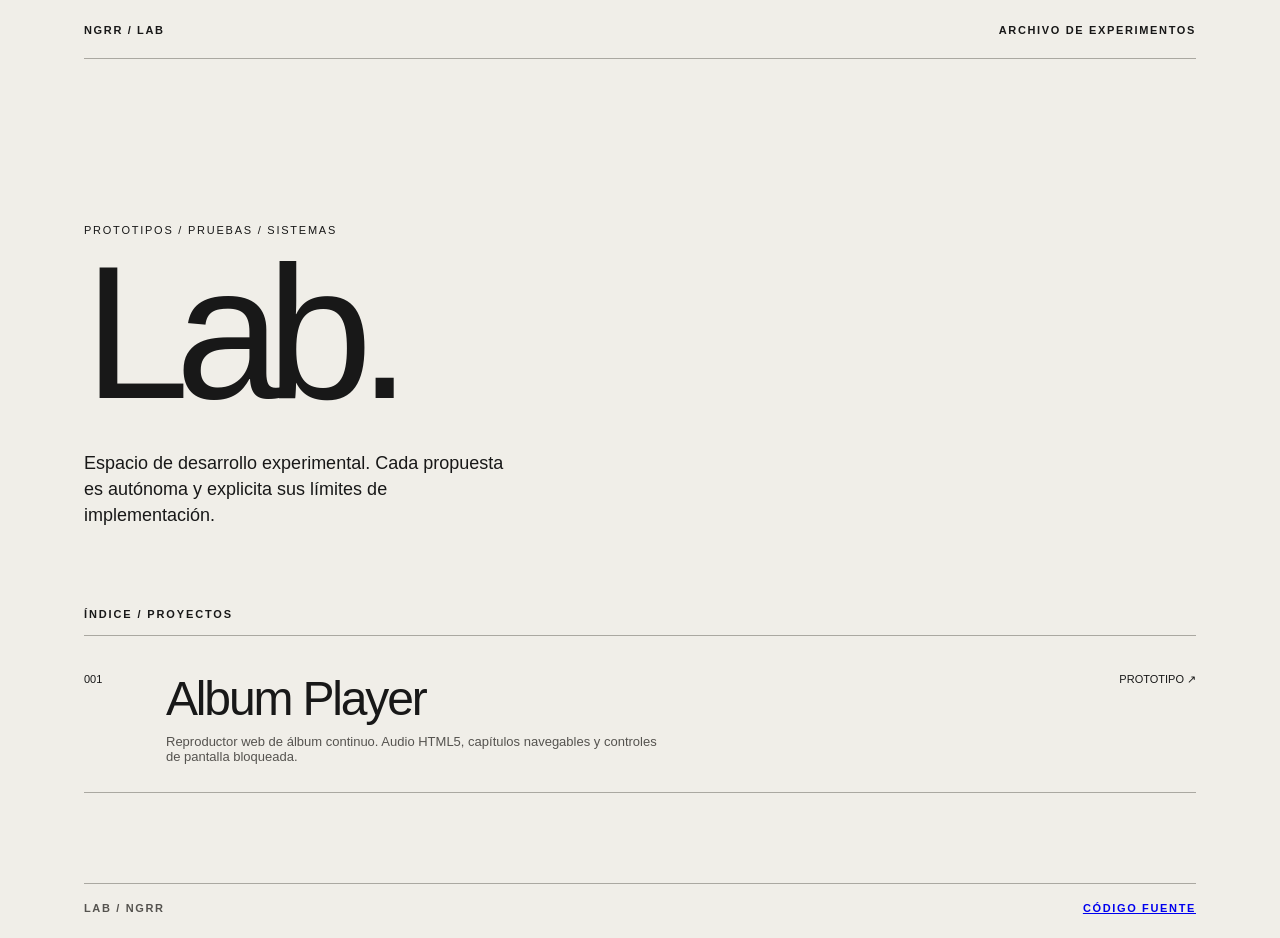
==== index.html @ 6a152f89 "feat: add independent experiment directory landing page" ====
<!doctype html>
<html lang="es">
<head>
  <meta charset="utf-8">
  <meta name="viewport" content="width=device-width, initial-scale=1">
  <meta name="theme-color" content="#f0eee8">
  <title>LAB — NGRR</title>
  <style>
    :root { font-family: Arial, Helvetica, sans-serif; color: #181818; background: #f0eee8; }
    * { box-sizing: border-box; }
    body { max-width: 1240px; margin: auto; padding: 24px clamp(22px, 5vw, 70px); min-height: 100dvh; display: flex; flex-direction: column; }
    header, footer { display: flex; justify-content: space-between; gap: 20px; font-size: 11px; font-weight: bold; letter-spacing: .15em; }
    header { border-bottom: 1px solid #aaa8a1; padding-bottom: 22px; }
    main { flex: 1; padding: clamp(72px, 12vw, 160px) 0 90px; }
    .eyebrow { font-size: 11px; letter-spacing: .16em; }
    h1 { margin: 8px 0 16px; font-size: clamp(72px, 15vw, 190px); font-weight: 500; line-height: .9; letter-spacing: -.075em; }
    .subtitle { font-size: clamp(14px, 2vw, 18px); line-height: 1.45; max-width: 430px; margin: 32px 0 80px; }
    h2 { font-size: 11px; letter-spacing: .17em; padding-bottom: 15px; border-bottom: 1px solid #aaa8a1; font-weight: 600; }
    .project { display: grid; grid-template-columns: 64px 1fr auto; gap: 18px; align-items: start; padding: 28px 0; border-bottom: 1px solid #aaa8a1; text-decoration: none; color: inherit; }
    .number, .state { font-size: 11px; }
    .project-title { font-size: clamp(26px, 4vw, 48px); letter-spacing: -.045em; line-height: 1.1; display: block; }
    .description { font-size: 13px; display: block; max-width: 500px; margin-top: 8px; color: #55534f; }
    .project:hover .project-title { text-decoration: underline; text-underline-offset: 7px; }
    footer { border-top: 1px solid #aaa8a1; padding-top: 18px; color: #55534f; }
    @media (max-width: 630px) { .project { grid-template-columns: 38px 1fr; } .state { grid-column: 2; } .subtitle { margin-bottom: 60px; } }
  </style>
</head>
<body>
  <header><span>NGRR / LAB</span><span>ARCHIVO DE EXPERIMENTOS</span></header>
  <main>
    <p class="eyebrow">PROTOTIPOS / PRUEBAS / SISTEMAS</p>
    <h1>Lab.</h1>
    <p class="subtitle">Espacio de desarrollo experimental. Cada propuesta es autónoma y explicita sus límites de implementación.</p>
    <section aria-label="Experimentos">
      <h2>ÍNDICE / PROYECTOS</h2>
      <a class="project" href="./experiments/album-player/">
        <span class="number">001</span>
        <span><span class="project-title">Album Player</span><span class="description">Reproductor web de álbum continuo. Audio HTML5, capítulos navegables y controles de pantalla bloqueada.</span></span>
        <span class="state">PROTOTIPO ↗</span>
      </a>
    </section>
  </main>
  <footer><span>LAB / NGRR</span><span><a href="https://github.com/NGRR/Lab">CÓDIGO FUENTE</a></span></footer>
</body>
</html>
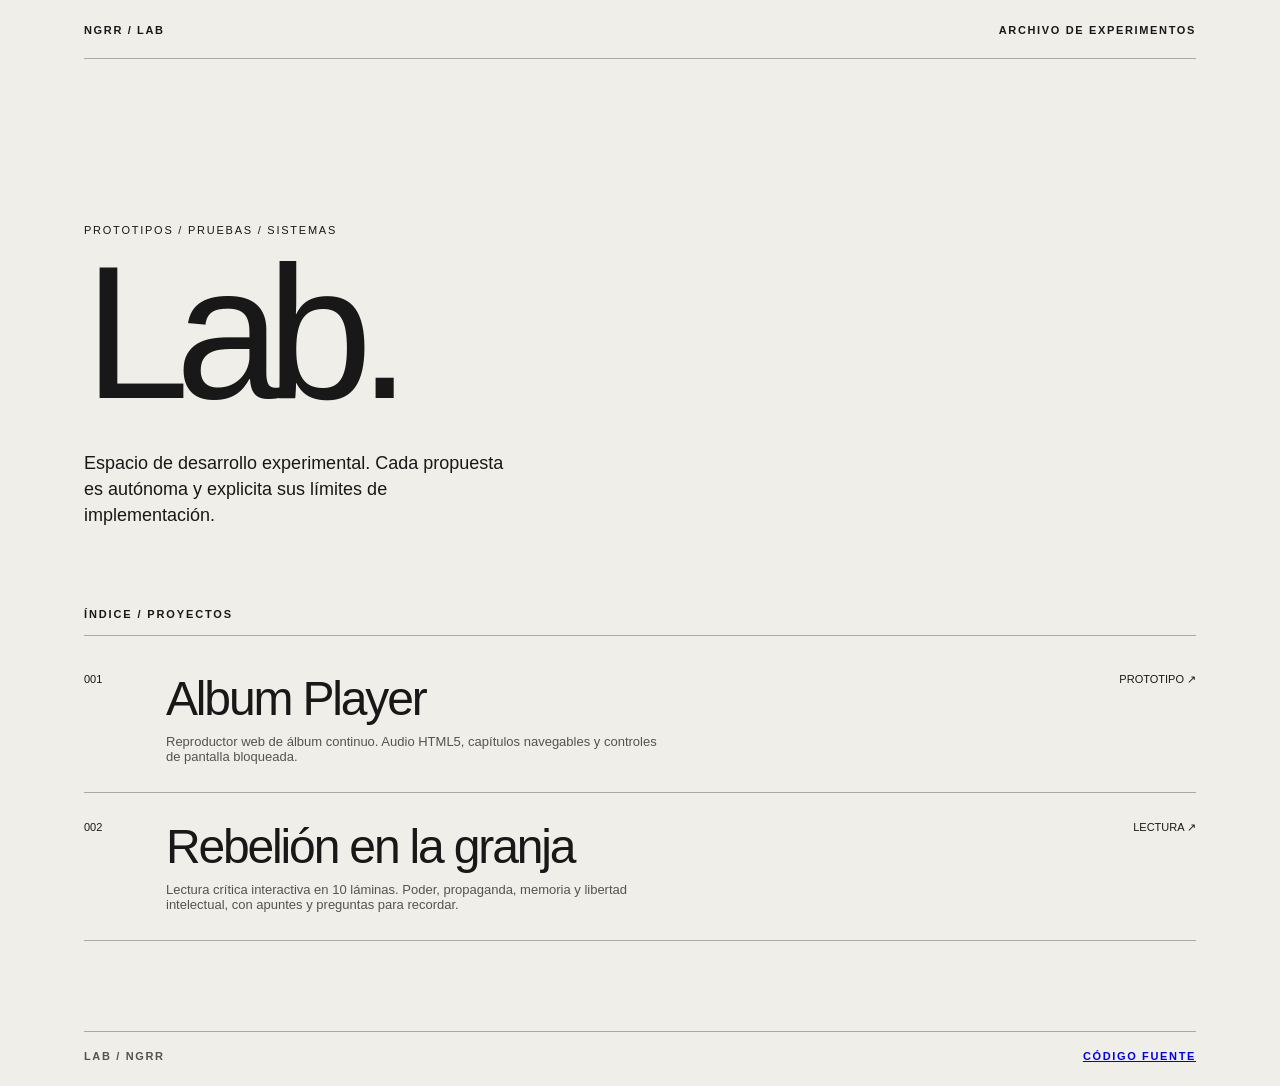
==== commit d11b6a15: "feat(lab): index interactive reading experiment 002" ====
--- a/index.html
+++ b/index.html
@@ -38,6 +38,11 @@
         <span><span class="project-title">Album Player</span><span class="description">Reproductor web de álbum continuo. Audio HTML5, capítulos navegables y controles de pantalla bloqueada.</span></span>
         <span class="state">PROTOTIPO ↗</span>
       </a>
+      <a class="project" href="./experiments/rebelion-en-la-granja/">
+        <span class="number">002</span>
+        <span><span class="project-title">Rebelión en la granja</span><span class="description">Lectura crítica interactiva en 10 láminas. Poder, propaganda, memoria y libertad intelectual, con apuntes y preguntas para recordar.</span></span>
+        <span class="state">LECTURA ↗</span>
+      </a>
     </section>
   </main>
   <footer><span>LAB / NGRR</span><span><a href="https://github.com/NGRR/Lab">CÓDIGO FUENTE</a></span></footer>
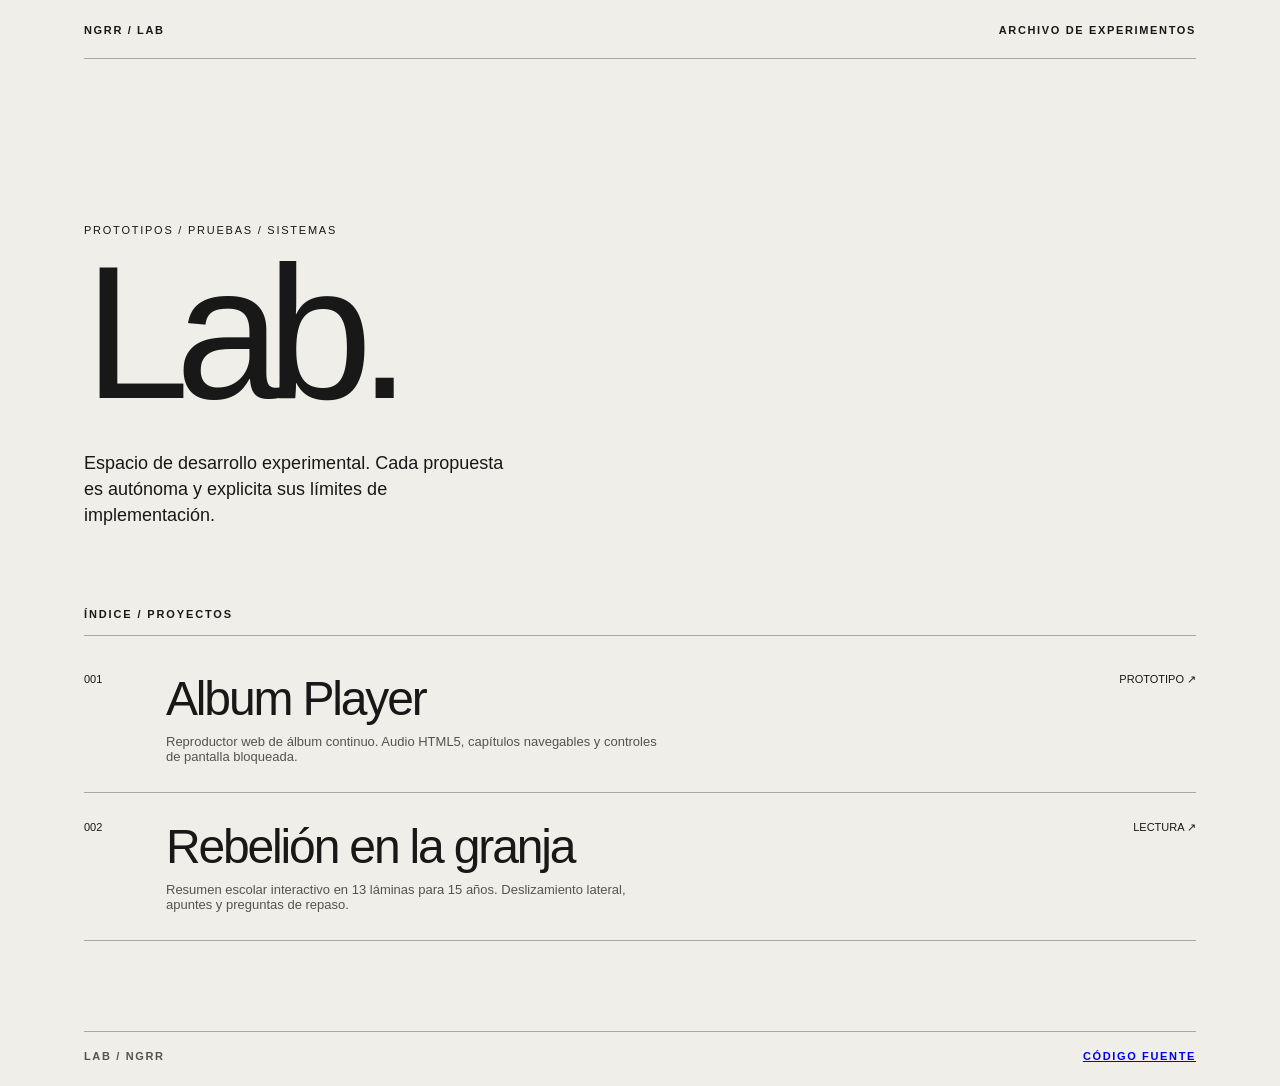
==== commit 2951e3e1: "feat(lab): refresh reading experiment index description" ====
--- a/index.html
+++ b/index.html
@@ -40,7 +40,7 @@
       </a>
       <a class="project" href="./experiments/rebelion-en-la-granja/">
         <span class="number">002</span>
-        <span><span class="project-title">Rebelión en la granja</span><span class="description">Lectura crítica interactiva en 10 láminas. Poder, propaganda, memoria y libertad intelectual, con apuntes y preguntas para recordar.</span></span>
+        <span><span class="project-title">Rebelión en la granja</span><span class="description">Resumen escolar interactivo en 13 láminas para 15 años. Deslizamiento lateral, apuntes y preguntas de repaso.</span></span>
         <span class="state">LECTURA ↗</span>
       </a>
     </section>
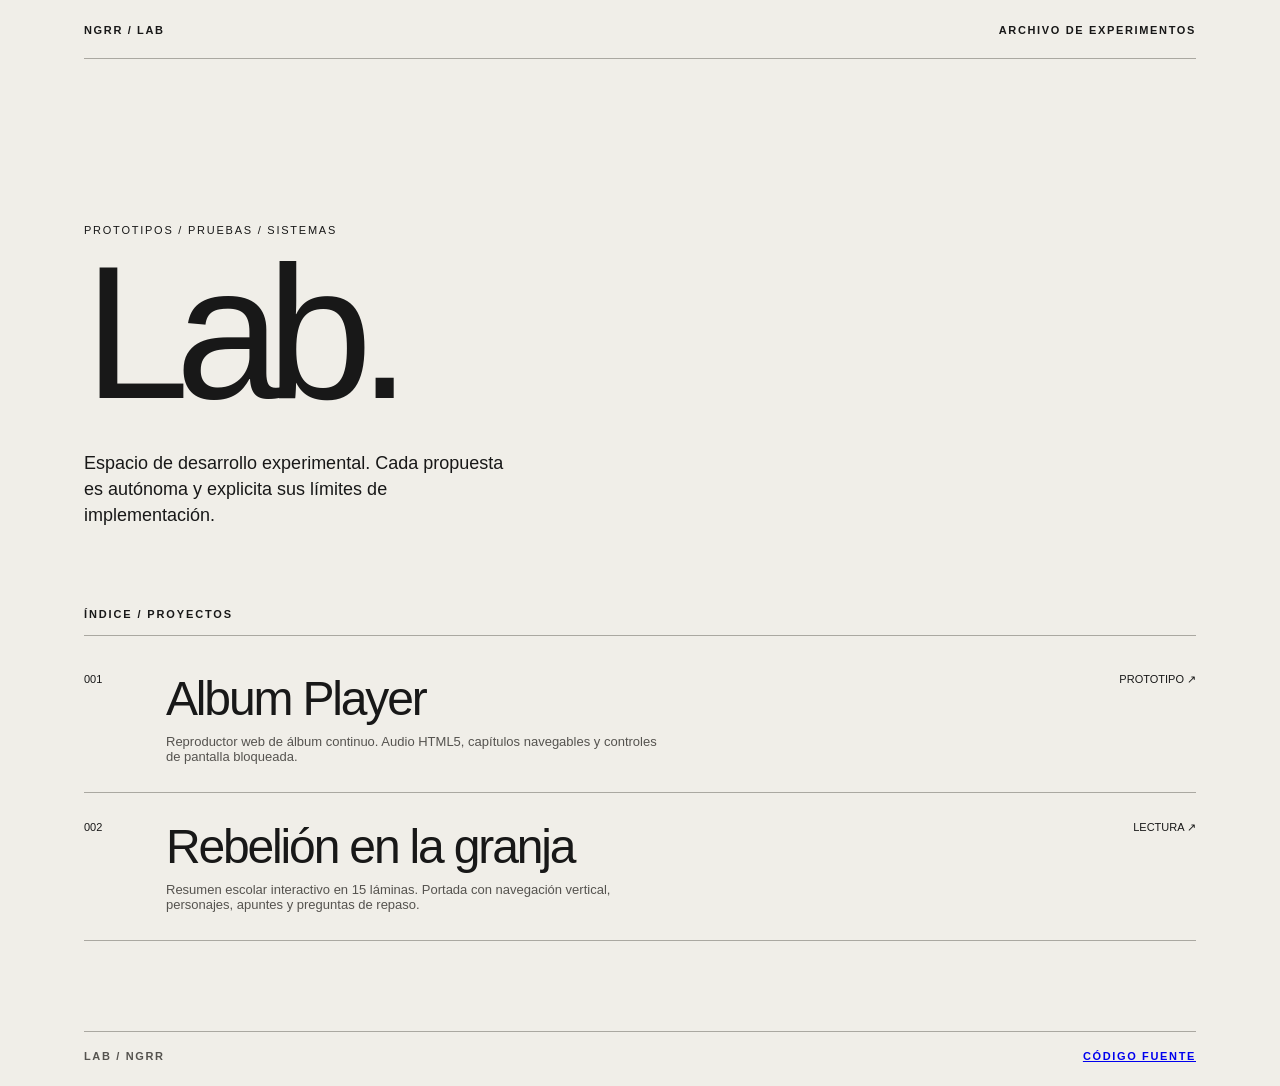
==== commit 98f3eb35: "docs(lab): reflect 15-slide reading guide and vertical swipe cover" ====
--- a/index.html
+++ b/index.html
@@ -40,7 +40,7 @@
       </a>
       <a class="project" href="./experiments/rebelion-en-la-granja/">
         <span class="number">002</span>
-        <span><span class="project-title">Rebelión en la granja</span><span class="description">Resumen escolar interactivo en 13 láminas para 15 años. Deslizamiento lateral, apuntes y preguntas de repaso.</span></span>
+        <span><span class="project-title">Rebelión en la granja</span><span class="description">Resumen escolar interactivo en 15 láminas. Portada con navegación vertical, personajes, apuntes y preguntas de repaso.</span></span>
         <span class="state">LECTURA ↗</span>
       </a>
     </section>
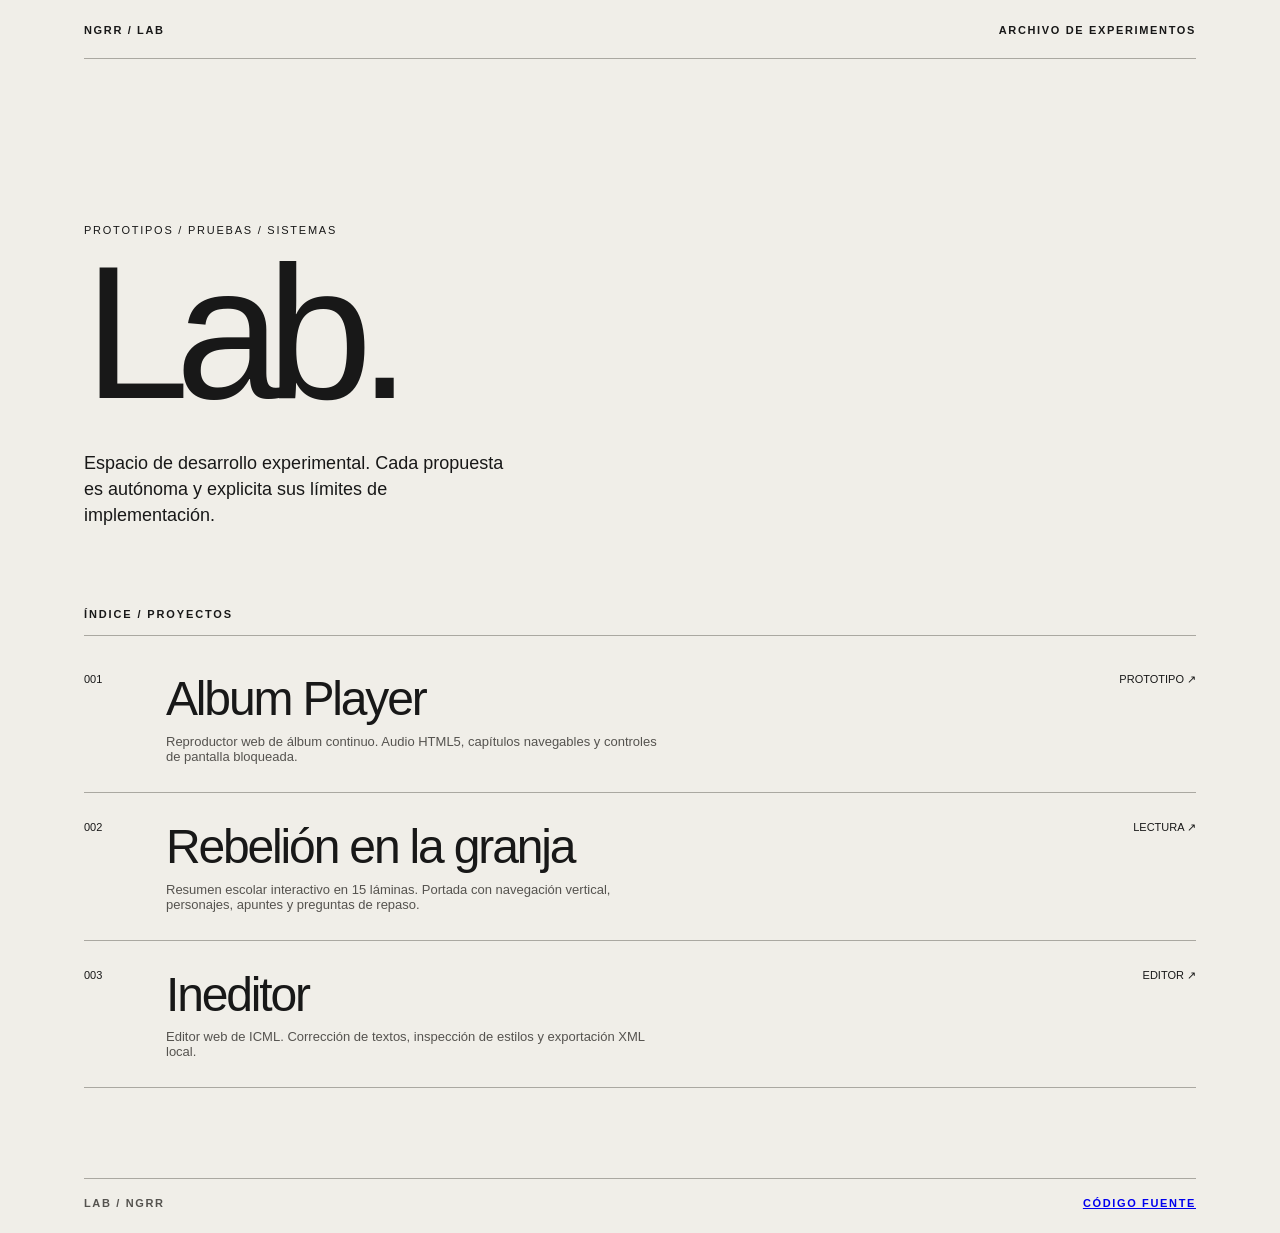
==== commit e6a1c92c: "Register Ineditor in the LAB project index" ====
--- a/index.html
+++ b/index.html
@@ -43,6 +43,11 @@
         <span><span class="project-title">Rebelión en la granja</span><span class="description">Resumen escolar interactivo en 15 láminas. Portada con navegación vertical, personajes, apuntes y preguntas de repaso.</span></span>
         <span class="state">LECTURA ↗</span>
       </a>
+      <a class="project" href="./Ineditor/">
+        <span class="number">003</span>
+        <span><span class="project-title">Ineditor</span><span class="description">Editor web de ICML. Corrección de textos, inspección de estilos y exportación XML local.</span></span>
+        <span class="state">EDITOR ↗</span>
+      </a>
     </section>
   </main>
   <footer><span>LAB / NGRR</span><span><a href="https://github.com/NGRR/Lab">CÓDIGO FUENTE</a></span></footer>
